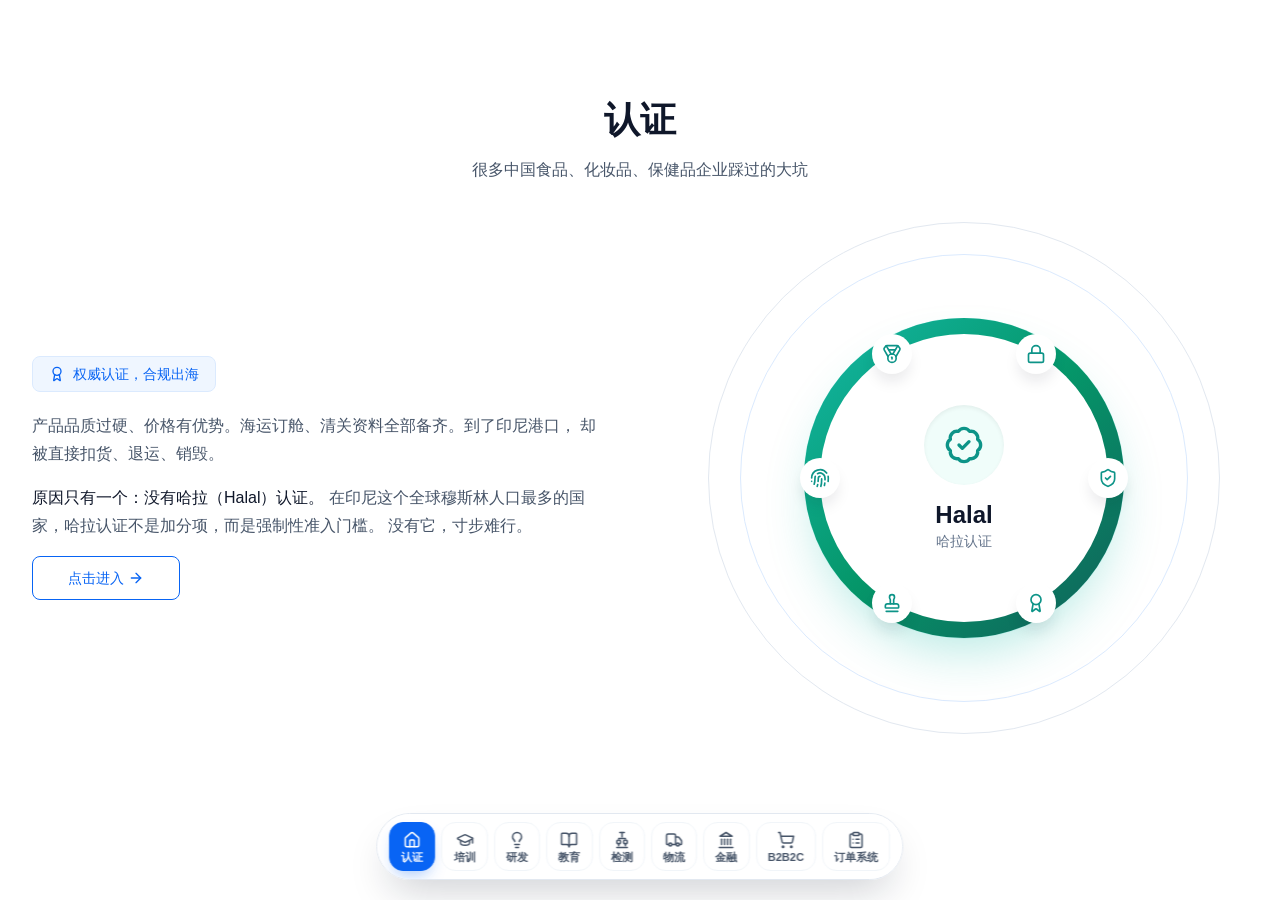
==== index.html @ 05de0dec "feat: 拆分九模块为独立页面，认证为首页，底部悬浮Dock导航" ====
<!DOCTYPE html>
<html lang="zh-CN">
<head>
  <meta charset="UTF-8" />
  <meta name="viewport" content="width=device-width, initial-scale=1.0" />
  <title>EDI 供应链协同平台</title>
  <meta name="description" content="哈拉（Halal）认证：印尼强制准入门槛，权威认证，合规出海" />
  <link rel="stylesheet" href="css/style.css?v=20260826a" />
</head>
<body>

  <!-- ============================================================
       认证（独立模块页）
  ============================================================ -->
    <section class="section section-hero bg-white">
    <div class="container">
      <header class="section-header reveal">
        <h2 class="section-title">认证</h2>
        <p class="section-subtitle">很多中国食品、化妆品、保健品企业踩过的大坑</p>
      </header>

      <div class="hero-grid">
        <!-- 左侧文案 -->
        <div class="hero-text reveal reveal-left">
          <div class="badge-pill">
            <svg class="icon" viewBox="0 0 24 24" fill="none" stroke="currentColor" stroke-width="2" stroke-linecap="round" stroke-linejoin="round" aria-hidden="true">
              <path d="m15.477 12.89 1.515 8.526a.5.5 0 0 1-.81.47l-3.58-2.687a1 1 0 0 0-1.197 0l-3.586 2.686a.5.5 0 0 1-.81-.469l1.514-8.526" />
              <circle cx="12" cy="8" r="6" />
            </svg>
            权威认证，合规出海
          </div>
          <p class="hero-desc">
            产品品质过硬、价格有优势。海运订舱、清关资料全部备齐。到了印尼港口，
            却被直接扣货、退运、销毁。
          </p>
          <p class="hero-desc">
            <strong>原因只有一个：没有哈拉（Halal）认证。</strong>
            在印尼这个全球穆斯林人口最多的国家，哈拉认证不是加分项，而是强制性准入门槛。
            没有它，寸步难行。
          </p>
          <a href="training.html" class="btn-outline">
            点击进入
            <svg class="icon arrow" viewBox="0 0 24 24" fill="none" stroke="currentColor" stroke-width="2" stroke-linecap="round" stroke-linejoin="round" aria-hidden="true">
              <path d="M5 12h14" />
              <path d="m12 5 7 7-7 7" />
            </svg>
          </a>
        </div>

        <!-- 右侧认证视觉 -->
        <div class="hero-visual">
          <div class="cert-visual">
            <!-- 外圈：顺时针慢速旋转 -->
            <div class="ring ring-outer"></div>
            <!-- 内圈：反向慢速旋转 -->
            <div class="ring ring-inner"></div>

            <div class="cert-core">
              <div class="cert-inner-wrap">
              <!-- 扩散光环（2 环慢速扩散） -->
              <div class="ripple-ring"></div>
              <div class="ripple-ring" style="animation-delay: 1.6s"></div>

              <!-- 绿色渐变主圆：极轻微呼吸 -->
              <div class="cert-circle"></div>

              <!-- 中心内容 -->
              <div class="cert-inner">
                <div class="cert-logo">
                  <svg class="icon" viewBox="0 0 24 24" fill="none" stroke="currentColor" stroke-width="2" stroke-linecap="round" stroke-linejoin="round" aria-hidden="true">
                    <path d="M3.85 8.62a4 4 0 0 1 4.78-4.77 4 4 0 0 1 6.74 0 4 4 0 0 1 4.78 4.78 4 4 0 0 1 0 6.74 4 4 0 0 1-4.77 4.78 4 4 0 0 1-6.75 0 4 4 0 0 1-4.78-4.77 4 4 0 0 1 0-6.76Z" />
                    <path d="m9 12 2 2 4-4" />
                  </svg>
                </div>
                <div class="cert-name">Halal</div>
                <div class="cert-sub">哈拉认证</div>
              </div>

              <!-- 6 个卫星圆点：认证图标组合（静止衬托主体） -->
              <div class="satellite" style="left: 95%; top: 50%;">
                <svg class="icon" viewBox="0 0 24 24" fill="none" stroke="currentColor" stroke-width="2" stroke-linecap="round" stroke-linejoin="round" aria-hidden="true">
                  <path d="M20 13c0 5-3.5 7.5-7.66 8.95a1 1 0 0 1-.67-.01C7.5 20.5 4 18 4 13V6a1 1 0 0 1 1-1c2 0 4.5-1.2 6.24-2.72a1.17 1.17 0 0 1 1.52 0C14.51 3.81 17 5 19 5a1 1 0 0 1 1 1z" />
                  <path d="m9 12 2 2 4-4" />
                </svg>
              </div>
              <div class="satellite" style="left: 72.5%; top: 88.97%;">
                <svg class="icon" viewBox="0 0 24 24" fill="none" stroke="currentColor" stroke-width="2" stroke-linecap="round" stroke-linejoin="round" aria-hidden="true">
                  <path d="m15.477 12.89 1.515 8.526a.5.5 0 0 1-.81.47l-3.58-2.687a1 1 0 0 0-1.197 0l-3.586 2.686a.5.5 0 0 1-.81-.469l1.514-8.526" />
                  <circle cx="12" cy="8" r="6" />
                </svg>
              </div>
              <div class="satellite" style="left: 27.5%; top: 88.97%;">
                <svg class="icon" viewBox="0 0 24 24" fill="none" stroke="currentColor" stroke-width="2" stroke-linecap="round" stroke-linejoin="round" aria-hidden="true">
                  <path d="M5 22h14" />
                  <path d="M19.27 13.73A2.5 2.5 0 0 0 17.5 13h-11A2.5 2.5 0 0 0 4 15.5V17a1 1 0 0 0 1 1h14a1 1 0 0 0 1-1v-1.5c0-.66-.26-1.3-.73-1.77Z" />
                  <path d="M14 13V8.5C14 7 15 7 15 5a3 3 0 0 0-3-3c-1.66 0-3 1-3 3s1 2 1 3.5V13" />
                </svg>
              </div>
              <div class="satellite" style="left: 5%; top: 50%;">
                <svg class="icon" viewBox="0 0 24 24" fill="none" stroke="currentColor" stroke-width="2" stroke-linecap="round" stroke-linejoin="round" aria-hidden="true">
                  <path d="M12 10a2 2 0 0 0-2 2c0 1.02-.1 2.51-.26 4" />
                  <path d="M14 13.12c0 2.38 0 6.38-1 8.88" />
                  <path d="M17.29 21.02c.12-.6.43-2.3.5-3.02" />
                  <path d="M2 12a10 10 0 0 1 18-6" />
                  <path d="M2 16h.01" />
                  <path d="M21.8 16c.2-2 .131-5.354 0-6" />
                  <path d="M5 19.5C5.5 18 6 15 6 12a6 6 0 0 1 .34-2" />
                  <path d="M8.65 22c.21-.66.45-1.32.57-2" />
                  <path d="M9 6.8a6 6 0 0 1 9 5.2v2" />
                </svg>
              </div>
              <div class="satellite" style="left: 27.5%; top: 11.03%;">
                <svg class="icon" viewBox="0 0 24 24" fill="none" stroke="currentColor" stroke-width="2" stroke-linecap="round" stroke-linejoin="round" aria-hidden="true">
                  <path d="M7.21 15 2.66 7.14a2 2 0 0 1 .13-2.2L4.4 2.8A2 2 0 0 1 6 2h12a2 2 0 0 1 1.6.8l1.6 2.14a2 2 0 0 1 .14 2.2L16.79 15" />
                  <path d="M11 12 5.12 2.2" />
                  <path d="m13 12 5.88-9.8" />
                  <path d="M8 7h8" />
                  <circle cx="12" cy="17" r="5" />
                  <path d="M12 18v-2h-.5" />
                </svg>
              </div>
              <div class="satellite" style="left: 72.5%; top: 11.03%;">
                <svg class="icon" viewBox="0 0 24 24" fill="none" stroke="currentColor" stroke-width="2" stroke-linecap="round" stroke-linejoin="round" aria-hidden="true">
                  <rect width="18" height="11" x="3" y="11" rx="2" ry="2" />
                  <path d="M7 11V7a5 5 0 0 1 10 0v4" />
                </svg>
              </div>
              </div><!-- /.cert-inner-wrap -->
            </div>
          </div>
        </div>
      </div>
    </div>
  </section>

  <script src="js/main.js?v=20260826a"></script>
</body>
</html>
---- css/style.css ----
/* ============================================================
   EDI 供应链协同平台 — 纯静态版样式表
   对应原 Next.js + Tailwind + framer-motion 的全部视觉效果
   ============================================================ */

/* ---------- 基础 ---------- */
*,
*::before,
*::after {
  margin: 0;
  padding: 0;
  box-sizing: border-box;
}

html {
  scroll-behavior: smooth;
}

body {
  font-family: -apple-system, BlinkMacSystemFont, "Segoe UI", "PingFang SC",
    "Hiragino Sans GB", "Microsoft YaHei", "Helvetica Neue", Arial, sans-serif;
  background: #ffffff;
  color: #0f172a; /* slate-900 */
  line-height: 1.6;
  -webkit-font-smoothing: antialiased;
  -moz-osx-font-smoothing: grayscale;
}

img {
  display: block;
  max-width: 100%;
}

a {
  text-decoration: none;
  color: inherit;
}

button {
  font-family: inherit;
  border: none;
  background: none;
  cursor: pointer;
}

.icon {
  width: 1em;
  height: 1em;
  flex-shrink: 0;
}

/* ---------- 布局 ---------- */
.section {
  padding: 4rem 0; /* py-16 */
  min-height: 0;
  overflow: hidden;
}

.container {
  max-width: 80rem; /* max-w-7xl */
  margin: 0 auto;
  padding: 0 1rem; /* px-4 */
}

.section-header {
  text-align: center;
  margin-bottom: 2.5rem; /* mb-10 */
}

.section-title {
  font-size: 1.875rem; /* text-3xl */
  font-weight: 700;
  color: #0f172a;
  margin-bottom: 1rem;
  line-height: 1.2;
}

.section-subtitle {
  color: #475569; /* slate-600 */
  max-width: 42rem;
  margin: 0 auto;
}

.section-footer {
  text-align: center;
  margin-top: 3rem; /* mt-12 */
}

/* ---------- 通用按钮 ---------- */
.btn-outline {
  display: inline-flex;
  align-items: center;
  justify-content: center;
  gap: 0.25rem;
  width: 148px;
  height: 44px;
  border-radius: 8px;
  border: 1px solid #0864f4;
  color: #0864f4;
  font-size: 0.875rem; /* text-sm */
  font-weight: 500;
  transition: background-color 0.2s, color 0.2s, transform 0.2s;
  vertical-align: middle;
}

.btn-outline .icon {
  width: 1rem;
  height: 1rem;
  transition: transform 0.2s;
}

.btn-outline:hover {
  background-color: #0864f4;
  color: #ffffff;
}

.btn-outline:hover .icon {
  transform: translateX(4px);
}

.mb-8 { margin-bottom: 2rem; }
.mb-10 { margin-bottom: 2.5rem; }

/* ---------- 徽章胶囊 ---------- */
.badge-pill {
  display: inline-flex;
  align-items: center;
  gap: 0.5rem;
  padding: 0.375rem 1rem; /* py-1.5 px-4 */
  margin-bottom: 1.25rem;
  border-radius: 8px;
  background: #eff6ff; /* blue-50 */
  border: 1px solid #dbeafe; /* blue-100 */
  color: #0864f4;
  font-size: 0.875rem;
  font-weight: 500;
}

.badge-pill .icon {
  width: 1rem;
  height: 1rem;
}

.badge-blue {
  padding: 0.5rem 1rem; /* py-2 px-4 */
  border: 1px solid #bfdbfe; /* blue-200 */
  color: #1d4ed8; /* blue-700 */
}

/* ============================================================
   1. Hero / 认证
   ============================================================ */
.section-hero {
  padding-top: 6rem; /* pt-24 */
  padding-bottom: 4rem; /* pb-16 */
}

.hero-grid {
  display: grid;
  grid-template-columns: 1fr;
  gap: 3rem; /* gap-12 */
  align-items: center;
}

.hero-desc {
  color: #475569;
  line-height: 1.75;
  margin-bottom: 1rem;
}

.hero-desc strong {
  color: #0f172a;
  font-weight: 500;
}

/* ---------- 认证视觉 ---------- */
.cert-visual {
  position: relative;
  aspect-ratio: 1 / 1;
  max-width: 32rem; /* max-w-lg */
  margin: 0 auto;
}

.ring {
  position: absolute;
  border-radius: 50%;
  border-style: dashed;
}

.ring-outer {
  inset: 0;
  border: 1px solid #e2e8f0; /* slate-200 */
  animation: spin-cw 36s linear infinite;
}

.ring-inner {
  inset: 2rem; /* inset-8 */
  border: 1px solid #dbeafe; /* blue-100 */
  animation: spin-ccw 26s linear infinite;
}

@keyframes spin-cw {
  to { transform: rotate(360deg); }
}

@keyframes spin-ccw {
  to { transform: rotate(-360deg); }
}

.cert-core {
  position: absolute;
  inset: 0;
  display: flex;
  align-items: center;
  justify-content: center;
}

/* 主圆内层相对容器：w-64 h-64 → sm:w-80 sm:h-80 */
.cert-core .cert-inner-wrap {
  position: relative;
  width: 16rem;  /* w-64 */
  height: 16rem;
}

@media (min-width: 640px) {
  .cert-core .cert-inner-wrap {
    width: 20rem; /* sm:w-80 */
    height: 20rem;
  }
}

/* 扩散光环（首尾透明，循环无跳变） */
@keyframes ripple-ring {
  0% {
    transform: scale(1);
    opacity: 0;
  }
  15% {
    transform: scale(1.22);
    opacity: 0.25;
  }
  75%,
  100% {
    transform: scale(1.22);
    opacity: 0;
  }
}

.ripple-ring {
  position: absolute;
  inset: 0;
  border-radius: 50%;
  background: rgba(45, 212, 191, 0.25); /* teal-400/25 */
  animation: ripple-ring 4.5s ease-out infinite;
  will-change: transform, opacity;
}

/* 绿色渐变主圆：极轻微呼吸 */
.cert-circle {
  position: absolute;
  inset: 0;
  border-radius: 50%;
  background: linear-gradient(135deg, #14b8a6, #059669, #115e59);
  box-shadow: 0 25px 50px -12px rgba(20, 184, 166, 0.3);
  animation: breath 5s ease-in-out infinite;
}

@keyframes breath {
  0%,
  100% {
    transform: scale(1);
  }
  50% {
    transform: scale(1.03);
  }
}

/* 中心白色圆盘 */
.cert-inner {
  position: absolute;
  inset: 1rem; /* inset-4 */
  border-radius: 50%;
  background: #ffffff;
  display: flex;
  flex-direction: column; /* 上下排布：图标在上、文字在下 */
  align-items: center;
  justify-content: center;
  text-align: center;
}

.cert-logo {
  width: 5rem; /* w-20 */
  height: 5rem;
  margin: 0 auto 1rem;
  border-radius: 50%;
  background: #f0fdfa; /* teal-50 */
  display: flex;
  align-items: center;
  justify-content: center;
  box-shadow: inset 0 2px 4px 0 rgba(0, 0, 0, 0.06);
}

.cert-logo .icon {
  width: 2.5rem; /* w-10 */
  height: 2.5rem;
  color: #0d9488; /* teal-600 */
}

.cert-name {
  font-size: 1.5rem; /* text-2xl */
  font-weight: 700;
  color: #0f172a;
  line-height: 1.2;
}

.cert-sub {
  font-size: 0.875rem; /* text-sm */
  color: #64748b; /* slate-500 */
}

/* 卫星圆点 */
.satellite {
  position: absolute;
  width: 2.5rem; /* w-10 */
  height: 2.5rem;
  margin-left: -1.25rem;
  margin-top: -1.25rem;
  border-radius: 50%;
  background: #ffffff;
  box-shadow: 0 10px 15px -3px rgba(15, 23, 42, 0.1);
  display: flex;
  align-items: center;
  justify-content: center;
  opacity: 0; /* 依次入场动画起始隐藏 */
  animation: sat-in 0.6s cubic-bezier(0.22, 1, 0.36, 1) both;
}

/* 认证卫星图标依次进入画面 */
@keyframes sat-in {
  0%   { opacity: 0; transform: scale(0.4) translateY(14px); }
  60%  { opacity: 1; transform: scale(1.1) translateY(-3px); }
  100% { opacity: 1; transform: scale(1) translateY(0); }
}

/* 依次延迟（cert-inner-wrap 子元素第 5~10 个） */
.satellite:nth-child(5)  { animation-delay: 0.15s; }
.satellite:nth-child(6)  { animation-delay: 0.28s; }
.satellite:nth-child(7)  { animation-delay: 0.41s; }
.satellite:nth-child(8)  { animation-delay: 0.54s; }
.satellite:nth-child(9)  { animation-delay: 0.67s; }
.satellite:nth-child(10) { animation-delay: 0.8s; }

.satellite .icon {
  width: 1.25rem; /* w-5 */
  height: 1.25rem;
  color: #0d9488; /* teal-600 */
}

/* ============================================================
   2. 培训 / 4. 教育 / 7. 供应链金融 — 通用卡片
   ============================================================ */
.bg-white { background: #ffffff; }
.bg-slate-50 { background: #f8fafc; }

.card-grid {
  display: grid;
  grid-template-columns: 1fr;
  gap: 1.5rem; /* gap-6 */
}

@media (min-width: 640px) {
  .card-grid {
    grid-template-columns: repeat(2, 1fr); /* sm:grid-cols-2 */
  }
}

@media (min-width: 1024px) {
  .card-grid-3 {
    grid-template-columns: repeat(3, 1fr); /* lg:grid-cols-3 */
  }
  .card-grid-4 {
    grid-template-columns: repeat(4, 1fr); /* lg:grid-cols-4 */
  }
  .card-grid {
    gap: 2rem; /* lg:gap-8 */
  }
}

.card {
  height: 100%;
  border-radius: 8px;
  background: #ffffff;
  border: 1px solid #f1f5f9; /* slate-100 */
  box-shadow: 0 1px 2px 0 rgba(15, 23, 42, 0.05);
  overflow: hidden;
  display: flex;
  flex-direction: column;
}

.card-hover {
  transition: box-shadow 0.3s, transform 0.3s;
}

/* 特异性需高于 .stagger.in-view > * 的 transform:none，否则 hover 上移会被覆盖 */
.card-grid .card-hover:hover {
  box-shadow: 0 20px 25px -5px rgba(15, 23, 42, 0.1);
  transform: translateY(-8px);
}

.card-hover-soft {
  transition: box-shadow 0.3s, transform 0.3s;
}

.card-hover-soft:hover {
  box-shadow: 0 20px 25px -5px rgba(15, 23, 42, 0.1);
  transform: translateY(-6px);
}

/* 供应链金融卡片 hover 标题变蓝 */
.card-hover-soft h3 {
  transition: color 0.3s ease;
}

.card-hover-soft:hover h3 {
  color: #2563eb; /* blue-600 */
}

/* 教育 / 供应链金融：卡片 hover 上移动效（在 card-hover 基础上加强） */
.card-grid-3 .card:hover {
  box-shadow: 0 24px 32px -8px rgba(15, 23, 42, 0.14);
  transform: translateY(-12px);
}

.card-img {
  position: relative;
  height: 190px;
  overflow: hidden;
  background: #f1f5f9;
}

.card-img-lg {
  height: 220px;
}

@media (min-width: 640px) {
  .card-img-lg {
    height: 240px;
  }
}

.card-img-16-9 {
  aspect-ratio: 16 / 9;
  height: auto;
}

.card-img img {
  width: 100%;
  height: 100%;
  object-fit: cover;
  transition: transform 0.5s;
}

.card:hover .card-img img {
  transform: scale(1.05);
}

.card-img-overlay {
  position: absolute;
  inset: 0;
  background: linear-gradient(to top, rgba(0, 0, 0, 0.3), transparent);
  opacity: 0;
  transition: opacity 0.3s;
}

.card:hover .card-img-overlay {
  opacity: 1;
}

.card-body {
  padding: 1.5rem; /* p-6 */
  flex: 1;
}

.card-body h3 {
  font-size: 1.125rem; /* text-lg */
  font-weight: 600;
  color: #0f172a;
  margin-bottom: 0.75rem;
  line-height: 1.4;
}

.card-body p {
  font-size: 0.875rem; /* text-sm */
  color: #475569;
  line-height: 1.75;
}

.card-title-line {
  display: flex;
  align-items: baseline;
  gap: 0.5rem;
  margin-bottom: 0.75rem;
}

.card-title-line h3 {
  margin-bottom: 0;
}

.card-en {
  font-size: 0.875rem;
  font-weight: 600;
  color: #2563eb; /* blue-600 */
}

/* 供应链金融文章卡片 */
.card-article h3 {
  font-weight: 700;
  margin-bottom: 0.75rem;
}

.card-article p {
  color: #64748b; /* slate-500 */
}

/* 文本截断 */
.line-clamp-1 {
  display: -webkit-box;
  -webkit-line-clamp: 1;
  -webkit-box-orient: vertical;
  overflow: hidden;
}

.line-clamp-3 {
  display: -webkit-box;
  -webkit-line-clamp: 3;
  -webkit-box-orient: vertical;
  overflow: hidden;
}

/* ============================================================
   3. 研发 — 左右分栏 + 统计
   ============================================================ */
.split-grid {
  display: grid;
  grid-template-columns: 1fr;
  gap: 3rem; /* gap-12 */
  align-items: center;
}

.split-top {
  align-items: flex-start; /* items-start */
}

@media (min-width: 1024px) {
  .split-grid {
    grid-template-columns: 1fr 1fr; /* lg:grid-cols-2 */
    gap: 4rem; /* lg:gap-16 */
  }
}

.split-text {
  max-width: 36rem; /* max-w-xl */
}

.media-frame {
  position: relative;
  aspect-ratio: 16 / 10;
  border-radius: 8px;
  overflow: hidden;
  box-shadow: 0 25px 50px -12px rgba(15, 23, 42, 0.1);
  background: #0f172a;
  transition: transform 0.3s;
}

.media-frame:hover {
  transform: scale(1.02);
}

.media-frame img {
  width: 100%;
  height: 100%;
  object-fit: cover;
}

.media-overlay {
  position: absolute;
  inset: 0;
  background: linear-gradient(to top right, rgba(15, 23, 42, 0.4), transparent, transparent);
}

/* 统计（研发：3 列） */
.stats-row-3 {
  display: grid;
  grid-template-columns: repeat(3, 1fr);
  gap: 1.5rem;
  border-top: 1px solid #f1f5f9;
  padding-top: 2rem;
}

.stat-value {
  font-size: 1.875rem; /* text-3xl */
  font-weight: 700;
  color: #0f172a;
  margin-bottom: 0.25rem;
  line-height: 1.2;
}

.stat-label {
  font-size: 0.875rem;
  color: #64748b;
}

/* ============================================================
   5. 检测 — 左中右错落图片 + 4 列统计
   ============================================================ */
.title-line {
  display: flex;
  align-items: center;
  gap: 0.75rem;
  margin-bottom: 1.5rem;
}

.title-bar {
  width: 0.25rem; /* w-1 */
  height: 1.25rem; /* h-5 */
  border-radius: 9999px;
  background: #2563eb; /* blue-600 */
}

.title-line h3 {
  font-size: 1.125rem;
  font-weight: 700;
  color: #0f172a;
}

.testing-imgs {
  position: relative;
  width: 100%;
  min-height: 330px;
  display: flex;
  align-items: flex-end;
  justify-content: center;
  gap: 0.5rem;
}

.t-img {
  width: 32%;
  object-fit: cover;
  border-radius: 0.5rem;
  transition: transform 0.3s;
}

.t-img:hover {
  transform: scale(1.02);
}

.t-img-left {
  height: 170px;
}

.t-img-center {
  height: 300px;
}

.t-img-right {
  height: 220px;
  margin-bottom: 50px;
}

/* 统计（检测：4 列） */
.stats-row-4 {
  display: grid;
  grid-template-columns: repeat(2, 1fr);
  padding: 2rem 0;
  margin-top: 2rem; /* 四组数据整体下移 32px */
}

@media (min-width: 1024px) {
  .stats-row-4 {
    grid-template-columns: repeat(4, 1fr);
  }
}

.stats-row-4 .stat {
  text-align: center;
}

.stats-row-4 .stat + .stat {
  border-left: none;
}

@media (min-width: 1024px) {
  .stats-row-4 .stat + .stat {
    border-left: 1px solid #e2e8f0; /* slate-200 */
  }
}

.stat-value-lg {
  font-size: 2.25rem; /* text-4xl */
  font-weight: 700;
  color: #0f172a;
  margin-bottom: 0.5rem;
  line-height: 1.2;
}

/* ============================================================
   6. 物流 — 文案 + 航线地图
   ============================================================ */
.section-logistics {
  padding-top: 3.5rem;
  padding-bottom: 2.5rem;
}

/* 物流板块标题上移 24px */
.section-logistics .section-header {
  margin-top: -1.5rem;
}

@media (min-width: 1024px) {
  .section-logistics {
    padding-top: 4rem;
    padding-bottom: 3.5rem;
  }
}

.logistics-grid {
  display: grid;
  grid-template-columns: 1fr;
  gap: 3rem;
  align-items: center;
}

@media (min-width: 1024px) {
  .logistics-grid {
    grid-template-columns: 2fr 3fr; /* 2/5 与 3/5 */
    gap: 4rem;
  }
}

.logistics-lead {
  font-size: 1.125rem; /* text-lg */
  font-weight: 700;
  color: #0f172a;
  line-height: 1.75;
  margin-bottom: 1rem;
}

.btn-logistics {
  display: inline-flex;
  align-items: center;
  justify-content: center;
  gap: 0.25rem;
  width: 148px;
  height: 44px;
  border-radius: 8px;
  border: 1px solid #0864f4;
  color: #0864f4;
  font-size: 0.875rem;
  font-weight: 500;
  transition: background-color 0.2s, color 0.2s, transform 0.2s;
}

.btn-logistics:hover {
  background-color: #0864f4;
  color: #ffffff;
}

.btn-logistics.active {
  background: #0864f4;
  border-color: #0864f4;
  color: #ffffff;
}

/* 物流统计 2×2 */
.logistics-stats {
  display: grid;
  grid-template-columns: repeat(2, 1fr);
  gap: 1.5rem 2rem; /* gap-x-8 gap-y-6 */
  margin-top: 2.5rem;
}

.log-stat {
  display: flex;
  flex-direction: column;
  gap: 0.25rem;
}

.log-stat-label {
  font-size: 0.875rem;
  color: #64748b;
}

.log-stat-value {
  font-size: 1.5rem;
  font-weight: 700;
  color: #0f172a;
  font-variant-numeric: tabular-nums;
  line-height: 1.2;
}

@media (min-width: 640px) {
  .log-stat-value {
    font-size: 1.875rem;
  }
}

/* 航线地图 */
.map-wrap {
  width: 100%;
  height: auto;
}

.map-wrap svg {
  display: block;
  width: 100%;
  height: auto;
}

/* ============================================================
   8. 线上 B2B2C — 徽章角标卡片
   ============================================================ */
.card-b2b2c {
  position: relative;
  height: 100%;
  display: flex;
  flex-direction: column;
  align-items: center;
  text-align: center;
  border-radius: 8px;
  background: #ffffff;
  border: 1px solid #f1f5f9;
  padding: 2rem; /* p-8 */
  box-shadow: 0 1px 2px 0 rgba(15, 23, 42, 0.05);
  transition: box-shadow 0.3s, transform 0.3s;
}

/* 卡片触发（hover）时整体上移 —— 特异性高于 .stagger.in-view > * 防止被覆盖 */
.card-grid .card-b2b2c:hover {
  box-shadow: 0 24px 32px -8px rgba(15, 23, 42, 0.14);
  transform: translateY(-12px);
}

.b2b2c-badge {
  position: absolute;
  top: 0;
  right: 0;
  padding: 0.25rem 0.625rem; /* px-2.5 py-1 */
  background: #2563eb; /* blue-600 */
  color: #ffffff;
  font-size: 0.75rem; /* text-xs */
  font-weight: 500;
  border-radius: 0 8px 0 8px;
}

.b2b2c-logo {
  height: 3rem; /* h-12 */
  display: flex;
  align-items: center;
  justify-content: center;
  margin-bottom: 1.25rem;
  transition: transform 0.3s ease;
}

/* 卡片触发（hover）时 logo 上移 */
.card-b2b2c:hover .b2b2c-logo {
  transform: translateY(-8px);
}

.b2b2c-logo img {
  height: 2.5rem; /* h-10 */
  width: auto;
  object-fit: contain;
}

.card-b2b2c h3 {
  font-size: 1.125rem;
  font-weight: 700;
  color: #0f172a;
  margin-bottom: 0.75rem;
}

.card-b2b2c p {
  flex: 1;
  font-size: 0.875rem;
  color: #64748b;
  line-height: 1.75;
}

/* ============================================================
   9. 订单系统 — Tab + AI 洞察
   ============================================================ */
.order-grid {
  display: grid;
  grid-template-columns: 1fr;
  gap: 1.5rem;
}

@media (min-width: 1024px) {
  .order-grid {
    grid-template-columns: 2fr 10fr; /* col-span-2 / col-span-10 */
    gap: 2rem;
  }
}

.order-tabs {
  display: flex;
  flex-direction: row;
  gap: 0.75rem;
}

@media (min-width: 1024px) {
  .order-tabs {
    flex-direction: column;
  }
}

.tab-btn {
  width: 100%;
  padding: 0.875rem 1rem; /* py-3.5 px-4 */
  border-radius: 8px;
  text-align: center;
  font-size: 0.875rem;
  font-weight: 500;
  transition: background-color 0.2s, color 0.2s;
}

.tab-btn:not(.active) {
  background: #f1f5f9; /* slate-100 */
  color: #334155; /* slate-700 */
}

.tab-btn:not(.active):hover {
  background: #e2e8f0; /* slate-200 */
}

.tab-btn.active {
  background: #2563eb; /* blue-600 */
  color: #ffffff;
  box-shadow: 0 4px 6px -1px rgba(37, 99, 235, 0.3);
}

.order-card {
  border-radius: 8px;
  background: #f8fafc; /* slate-50 */
  border: 1px solid #f1f5f9;
  padding: 1.5rem;
}

@media (min-width: 640px) {
  .order-card {
    padding: 2rem;
  }
}

@media (min-width: 1024px) {
  .order-card {
    padding: 2.5rem;
  }
}

.order-inner {
  display: grid;
  grid-template-columns: 1fr;
  gap: 1.5rem;
  align-items: center;
}

@media (min-width: 1024px) {
  .order-inner {
    grid-template-columns: 1fr 1fr;
    gap: 2rem;
  }
}

.order-content h3 {
  font-size: 18px;
  font-weight: 700;
  color: #0f172a;
  margin-bottom: 1.5rem;
  padding-left: 20px;
}

.order-features {
  padding-left: 20px;
  display: flex;
  flex-direction: column;
  gap: 1.25rem; /* space-y-5 */
}

.order-feature {
  display: flex;
  align-items: center;
  gap: 0.75rem;
}

.order-feature img {
  width: 1.5rem;
  height: 1.5rem;
  flex-shrink: 0;
}

.order-feature span {
  color: #334155;
  font-weight: 500;
}

/* ---- Tab 切换内容进入动效 ---- */
/* 优势点：依次淡入上浮 */
.feature-anim {
  opacity: 0;
  transform: translateY(10px);
  transition: opacity 0.4s ease, transform 0.4s ease;
}
.feature-anim.show {
  opacity: 1;
  transform: translateY(0);
}

/* 标题：左滑淡入 */
#orderTitle.tab-enter {
  animation: order-title-enter 0.4s ease;
}
@keyframes order-title-enter {
  from {
    opacity: 0;
    transform: translateX(-10px);
  }
  to {
    opacity: 1;
    transform: translateX(0);
  }
}

/* AI 洞察面板：上浮淡入 */
.ai-panel.tab-enter {
  animation: order-ai-enter 0.45s ease;
}
@keyframes order-ai-enter {
  from {
    opacity: 0;
    transform: translateY(10px);
  }
  to {
    opacity: 1;
    transform: translateY(0);
  }
}

.order-btn-wrap {
  padding-left: 20px;
  margin-top: 2rem;
}

/* 示意图 + AI 洞察面板 */
.order-demo {
  position: relative;
  border-radius: 8px;
  overflow: hidden;
  background: #ffffff;
  border: 1px solid #f1f5f9;
  box-shadow: 0 1px 2px 0 rgba(15, 23, 42, 0.05);
}

.order-demo-img {
  width: 100%;
  height: auto;
  object-fit: contain;
}

.ai-panel {
  position: absolute;
  left: 1rem;
  right: 1rem;
  bottom: 1rem;
  border-radius: 8px;
  background: rgba(255, 255, 255, 0.95);
  backdrop-filter: blur(8px);
  -webkit-backdrop-filter: blur(8px);
  border: 1px solid #dbeafe; /* blue-100 */
  box-shadow: 0 10px 15px -3px rgba(59, 130, 246, 0.15);
  padding: 1rem;
}

.ai-header {
  display: flex;
  align-items: center;
  gap: 0.5rem;
  margin-bottom: 0.5rem;
}

.ai-icon {
  width: 1.75rem;
  height: 1.75rem;
  border-radius: 50%;
  background: linear-gradient(135deg, #3b82f6, #22d3ee);
  display: flex;
  align-items: center;
  justify-content: center;
  box-shadow: 0 1px 2px 0 rgba(15, 23, 42, 0.1);
}

.ai-icon .icon {
  width: 1rem;
  height: 1rem;
  color: #ffffff;
}

.ai-title {
  font-size: 0.875rem;
  font-weight: 700;
  color: #1e293b; /* slate-800 */
}

.ai-live {
  margin-left: auto;
  display: flex;
  align-items: center;
  gap: 0.25rem;
  font-size: 11px;
  color: #3b82f6;
}

.ai-dot {
  width: 0.375rem;
  height: 0.375rem;
  border-radius: 50%;
  background: #4ade80; /* green-400 */
  animation: pulse-dot 1.5s ease-in-out infinite;
}

@keyframes pulse-dot {
  0%,
  100% {
    opacity: 1;
  }
  50% {
    opacity: 0.4;
  }
}

.ai-text {
  font-size: 13px;
  line-height: 1.7;
  color: #475569;
  min-height: 42px;
}

.ai-caret {
  display: inline-block;
  width: 2px;
  height: 1em;
  background: #3b82f6;
  margin-left: 2px;
  vertical-align: middle;
  animation: pulse-dot 1s ease-in-out infinite;
}

/* ============================================================
   滚动入场动画（替代 framer-motion AnimatedSection）
   ============================================================ */
.reveal {
  opacity: 0;
  transform: translateY(40px);
  transition: opacity 0.7s ease, transform 0.7s cubic-bezier(0.25, 0.25, 0, 1);
  will-change: opacity, transform;
}

.reveal.reveal-left {
  transform: translateX(-40px);
}

.reveal.reveal-right {
  transform: translateX(40px);
}

.reveal.in-view {
  opacity: 1;
  transform: none;
}

/* 交错入场（替代 StaggerContainer/StaggerItem） */
.stagger > * {
  opacity: 0;
  transform: translateY(30px);
  transition: opacity 0.6s ease, transform 0.6s cubic-bezier(0.25, 0.25, 0, 1);
  will-change: opacity, transform;
}

.stagger.in-view > * {
  opacity: 1;
  transform: none;
}

.stagger.in-view > *:nth-child(1) { transition-delay: 0s; }
.stagger.in-view > *:nth-child(2) { transition-delay: 0.1s; }
.stagger.in-view > *:nth-child(3) { transition-delay: 0.2s; }
.stagger.in-view > *:nth-child(4) { transition-delay: 0.3s; }
.stagger.in-view > *:nth-child(5) { transition-delay: 0.4s; }
.stagger.in-view > *:nth-child(6) { transition-delay: 0.5s; }

/* ---------- 响应式 ---------- */
@media (min-width: 640px) {
  .container {
    padding: 0 1.5rem; /* sm:px-6 */
  }

  .section-title {
    font-size: 2.25rem; /* sm:text-4xl */
  }

  .hero-grid {
    gap: 4rem; /* lg:gap-20 的降级 */
  }
}

@media (min-width: 1024px) {
  .container {
    padding: 0 2rem; /* lg:px-8 */
  }

  .section {
    padding: 5rem 0; /* lg:py-20 */
    min-height: 800px;
    display: flex;
    flex-direction: column;
    justify-content: center;
  }

  .section-hero {
    padding-top: 6rem;
    padding-bottom: 4rem;
  }

  .hero-grid {
    grid-template-columns: 1fr 1fr;
    gap: 5rem; /* lg:gap-20 */
  }
}

/* 动画降级：偏好减少动效的用户 */
@media (prefers-reduced-motion: reduce) {
  .reveal,
  .stagger > * {
    opacity: 1;
    transform: none;
    transition: none;
  }

  .ring-outer,
  .ring-inner,
  .cert-circle,
  .ripple-ring {
    animation: none;
  }
}

/* ============================================================
   平台总览 · 产业链光轨（模块入口，方案 A）
   ============================================================ */
.section-rail {
  min-height: 0;
  padding-top: 1.5rem;
}

body {
  padding-bottom: 96px; /* 给底部悬浮 Dock 留出空间 */
}

.rail-wrap {
  position: relative;
  overflow-x: auto;
  overflow-y: hidden;
  padding: 8.5rem 0 1.5rem; /* 上方留出简介卡弹出空间 */
  scrollbar-width: none;
  -ms-overflow-style: none;
  cursor: grab;
}

.rail-wrap::-webkit-scrollbar {
  display: none;
}

.rail-wrap.dragging {
  cursor: grabbing;
}

.rail-wrap.dragging .rail-node {
  pointer-events: none; /* 拖拽中不触发 hover */
}

.rail-track {
  position: relative;
  display: flex;
  align-items: flex-start;
  width: max-content;
  padding: 0 3rem;
  margin: 0 auto;
}

/* 贯穿线：底层灰线 + 上层流光 */
.rail-line {
  position: absolute;
  left: 3rem;
  right: 3rem;
  top: 28px;
  height: 2px;
  background: #e2e8f0;
  border-radius: 2px;
  overflow: hidden;
}

.rail-glow {
  position: absolute;
  top: 0;
  left: -140px;
  width: 140px;
  height: 2px;
  background: linear-gradient(90deg, transparent, #0864f4, #14b8a6, transparent);
  animation: rail-flow 4.2s linear infinite;
  will-change: left;
}

.rail-glow-2 {
  background: linear-gradient(90deg, transparent, #14b8a6, #0864f4, transparent);
  animation-delay: 2.1s;
}

@keyframes rail-flow {
  0% {
    left: -140px;
  }
  100% {
    left: 100%;
  }
}

.rail-node {
  position: relative;
  width: 132px;
  display: flex;
  flex-direction: column;
  align-items: center;
  text-align: center;
  flex-shrink: 0;
  user-select: none;
  -webkit-user-drag: none;
}

.rail-dot {
  position: relative;
  width: 56px;
  height: 56px;
  border-radius: 50%;
  background: #ffffff;
  border: 2px solid #dbeafe; /* blue-100 */
  display: flex;
  align-items: center;
  justify-content: center;
  color: #0864f4;
  box-shadow: 0 4px 10px -2px rgba(15, 23, 42, 0.08);
  transition: transform 0.3s cubic-bezier(0.22, 1, 0.36, 1), box-shadow 0.3s,
    border-color 0.3s, background 0.3s, color 0.3s;
  z-index: 1;
}

.rail-dot .icon {
  width: 1.5rem;
  height: 1.5rem;
}

/* 认证节点：teal 渐变主色（与 Hero 视觉呼应） */
.rail-dot-teal {
  background: linear-gradient(135deg, #14b8a6, #059669);
  border-color: transparent;
  color: #ffffff;
  box-shadow: 0 10px 20px -6px rgba(20, 184, 166, 0.45);
}

.rail-name {
  margin-top: 0.75rem;
  font-size: 0.875rem;
  font-weight: 600;
  color: #0f172a;
}

.rail-en {
  font-size: 0.6875rem;
  color: #94a3b8; /* slate-400 */
  letter-spacing: 0.06em;
  text-transform: uppercase;
  margin-top: 2px;
}

/* hover 弹出简介卡 */
.rail-pop {
  position: absolute;
  bottom: calc(100% + 14px);
  left: 50%;
  transform: translateX(-50%) translateY(6px) scale(0.94);
  width: 196px;
  background: #ffffff;
  border: 1px solid #f1f5f9;
  border-radius: 8px;
  box-shadow: 0 20px 25px -5px rgba(15, 23, 42, 0.12);
  padding: 0.875rem 1rem;
  opacity: 0;
  pointer-events: none;
  transition: opacity 0.25s ease, transform 0.25s cubic-bezier(0.22, 1, 0.36, 1);
  z-index: 5;
  text-align: left;
}

.rail-pop strong {
  display: block;
  font-size: 0.875rem;
  color: #0f172a;
  margin-bottom: 2px;
}

.rail-pop > span {
  display: block;
  font-size: 0.75rem;
  color: #64748b;
  line-height: 1.5;
}

.rail-pop .pop-arrow {
  display: inline-flex;
  align-items: center;
  gap: 0.25rem;
  margin-top: 0.5rem;
  font-size: 0.75rem;
  font-weight: 500;
  color: #0864f4;
}

.rail-pop .pop-arrow .icon {
  width: 0.875rem;
  height: 0.875rem;
  transition: transform 0.2s;
}

.rail-node:hover .rail-pop {
  opacity: 1;
  transform: translateX(-50%) translateY(0) scale(1);
}

.rail-node:hover .rail-pop .pop-arrow .icon {
  transform: translateX(3px);
}

.rail-node:hover .rail-dot {
  transform: translateY(-6px) scale(1.12);
  border-color: #0864f4;
  box-shadow: 0 16px 24px -8px rgba(8, 100, 244, 0.35);
}

.rail-node:hover .rail-dot-teal {
  border-color: transparent;
  box-shadow: 0 16px 26px -8px rgba(20, 184, 166, 0.55);
}

.rail-node:hover .rail-name {
  color: #0864f4;
}

.rail-hint {
  text-align: center;
  font-size: 0.75rem;
  color: #94a3b8;
  display: flex;
  align-items: center;
  justify-content: center;
  gap: 0.4rem;
  margin-top: 1rem;
}

.rail-hint .icon {
  width: 0.875rem;
  height: 0.875rem;
}

/* ============================================================
   悬浮 Dock 胶囊（模块快速导航，方案 C，JS 自动生成）
   ============================================================ */
.dock {
  position: fixed;
  left: 50%;
  bottom: 1.25rem;
  transform: translateX(-50%);
  display: flex;
  align-items: center;
  gap: 0.375rem;
  padding: 0.5rem 0.75rem;
  background: rgba(255, 255, 255, 0.82);
  backdrop-filter: blur(14px);
  -webkit-backdrop-filter: blur(14px);
  border: 1px solid #e2e8f0;
  border-radius: 999px;
  box-shadow: 0 20px 40px -12px rgba(15, 23, 42, 0.22);
  z-index: 100;
  max-width: calc(100vw - 2rem);
  overflow-x: auto;
  scrollbar-width: none;
  -ms-overflow-style: none;
}

.dock::-webkit-scrollbar {
  display: none;
}

.dock-label {
  font-size: 0.75rem;
  font-weight: 700;
  color: #0864f4;
  padding: 0 0.5rem 0 0.75rem;
  white-space: nowrap;
  display: flex;
  align-items: center;
  gap: 0.3rem;
}

.dock-label .icon {
  width: 0.875rem;
  height: 0.875rem;
}

.dock-sep {
  width: 1px;
  height: 22px;
  background: #e2e8f0;
  margin: 0 0.25rem;
  flex-shrink: 0;
}

.dock-item {
  position: relative;
  flex-shrink: 0;
}

.dock-btn {
  display: flex;
  flex-direction: column;
  align-items: center;
  gap: 0.2rem;
  padding: 0.45rem 0.7rem;
  border-radius: 14px;
  background: #ffffff;
  border: 1px solid #f1f5f9;
  color: #475569;
  transition: transform 0.25s cubic-bezier(0.22, 1, 0.36, 1), background 0.25s,
    color 0.25s, box-shadow 0.25s, border-color 0.25s;
}

.dock-btn .icon {
  width: 1.125rem;
  height: 1.125rem;
}

/* 图标下方的常显文字标签 */
.dock-name {
  font-size: 0.6875rem;
  font-weight: 600;
  line-height: 1;
  white-space: nowrap;
}

/* 悬停：蓝色描边 + 蓝字 + 上移 */
.dock-item:hover .dock-btn {
  transform: translateY(-6px);
  background: #ffffff;
  border-color: #0864f4;
  color: #0864f4;
  box-shadow: 0 12px 22px -10px rgba(8, 100, 244, 0.45);
}

.dock-item.is-teal:hover .dock-btn {
  border-color: #0d9488;
  color: #0d9488;
  box-shadow: 0 12px 22px -10px rgba(13, 148, 136, 0.45);
}

/* 当前所在模块：常亮高亮 */
.dock-btn.is-active {
  background: #0864f4;
  border-color: #0864f4;
  color: #ffffff;
  box-shadow: 0 8px 16px -6px rgba(8, 100, 244, 0.4);
}

.dock-item.is-teal .dock-btn.is-active {
  background: #0d9488;
  border-color: #0d9488;
  box-shadow: 0 8px 16px -6px rgba(13, 148, 136, 0.4);
}

.dock-item:hover .dock-btn.is-active {
  transform: translateY(-6px);
}

/* 悬停提示：显示图标完整名称 */
.dock-tip {
  position: absolute;
  bottom: calc(100% + 10px);
  left: 50%;
  transform: translateX(-50%) translateY(4px);
  white-space: nowrap;
  background: #0f172a;
  color: #ffffff;
  font-size: 0.75rem;
  font-weight: 500;
  padding: 0.3rem 0.7rem;
  border-radius: 6px;
  opacity: 0;
  pointer-events: none;
  transition: opacity 0.2s ease, transform 0.2s cubic-bezier(0.22, 1, 0.36, 1);
}

.dock-tip::after {
  content: "";
  position: absolute;
  top: 100%;
  left: 50%;
  transform: translateX(-50%);
  border: 4px solid transparent;
  border-top-color: #0f172a;
}

.dock-item:hover .dock-tip {
  opacity: 1;
  transform: translateX(-50%) translateY(0);
}

@media (max-width: 640px) {
  .dock-label {
    display: none; /* 小屏隐藏品牌位，保证按钮可滚动 */
  }

  .dock {
    padding: 0.375rem 0.5rem;
  }

  body {
    padding-bottom: 84px;
  }
}

/* ============================================================
   模块页：左上角返回首页浮动按钮
   ============================================================ */
.back-home {
  position: fixed;
  top: 1.25rem;
  left: 1.25rem;
  z-index: 100;
  width: 44px;
  height: 44px;
  border-radius: 50%;
  background: rgba(255, 255, 255, 0.85);
  backdrop-filter: blur(12px);
  -webkit-backdrop-filter: blur(12px);
  border: 1px solid #e2e8f0;
  color: #475569;
  display: flex;
  align-items: center;
  justify-content: center;
  box-shadow: 0 8px 20px -8px rgba(15, 23, 42, 0.25);
  transition: transform 0.25s cubic-bezier(0.22, 1, 0.36, 1), background 0.25s,
    color 0.25s, border-color 0.25s, box-shadow 0.25s;
}

.back-home .icon {
  width: 1.125rem;
  height: 1.125rem;
}

.back-home:hover {
  background: #0864f4;
  border-color: #0864f4;
  color: #ffffff;
  transform: translateX(-3px);
  box-shadow: 0 12px 24px -8px rgba(8, 100, 244, 0.5);
}

.back-home-tip {
  position: absolute;
  top: calc(100% + 10px);
  left: 50%;
  transform: translateX(-50%) translateY(4px);
  white-space: nowrap;
  background: #0f172a;
  color: #ffffff;
  font-size: 0.75rem;
  font-weight: 500;
  padding: 0.3rem 0.7rem;
  border-radius: 6px;
  opacity: 0;
  pointer-events: none;
  transition: opacity 0.2s ease, transform 0.2s cubic-bezier(0.22, 1, 0.36, 1);
}

.back-home:hover .back-home-tip {
  opacity: 1;
  transform: translateX(-50%) translateY(0);
}

/* ---------- 新增动效的降级 ---------- */
@media (prefers-reduced-motion: reduce) {
  .rail-glow {
    animation: none;
    opacity: 0.5;
  }
}


/* 灰色背景铺满整个页面 */
body:has(.bg-slate-50) { background-color: #f8fafc; }
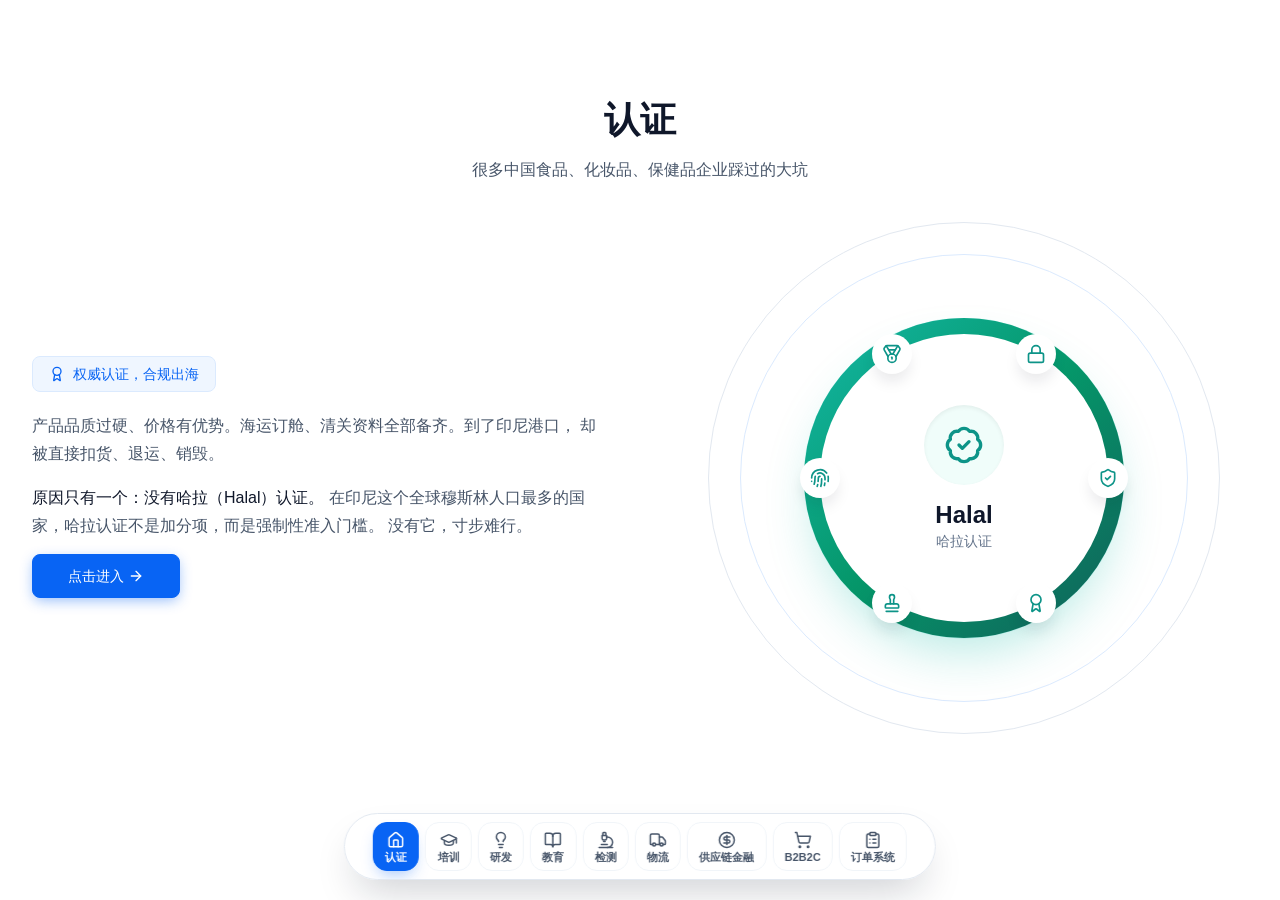
==== commit ca1140f8: "优化Dock图标、按钮样式、页面布局调整" ====
--- a/index.html
+++ b/index.html
@@ -38,7 +38,7 @@
             在印尼这个全球穆斯林人口最多的国家，哈拉认证不是加分项，而是强制性准入门槛。
             没有它，寸步难行。
           </p>
-          <a href="training.html" class="btn-outline">
+          <a href="#" class="btn-outline">
             点击进入
             <svg class="icon arrow" viewBox="0 0 24 24" fill="none" stroke="currentColor" stroke-width="2" stroke-linecap="round" stroke-linejoin="round" aria-hidden="true">
               <path d="M5 12h14" />
--- a/css/style.css
+++ b/css/style.css
@@ -95,11 +95,14 @@
   width: 148px;
   height: 44px;
   border-radius: 8px;
+  background-color: #0864f4;
   border: 1px solid #0864f4;
-  color: #0864f4;
+  color: #ffffff;
   font-size: 0.875rem; /* text-sm */
   font-weight: 500;
-  transition: background-color 0.2s, color 0.2s, transform 0.2s;
+  box-shadow: 0 4px 14px -2px rgba(8, 100, 244, 0.45);
+  transform: translateY(-2px);
+  transition: all 0.25s cubic-bezier(0.22, 1, 0.36, 1);
   vertical-align: middle;
 }
 
@@ -110,8 +113,11 @@
 }
 
 .btn-outline:hover {
-  background-color: #0864f4;
+  background-color: #0652c4;
+  border-color: #0652c4;
   color: #ffffff;
+  transform: translateY(-4px);
+  box-shadow: 0 8px 24px -4px rgba(8, 100, 244, 0.55);
 }
 
 .btn-outline:hover .icon {
@@ -753,16 +759,22 @@
   width: 148px;
   height: 44px;
   border-radius: 8px;
+  background-color: #0864f4;
   border: 1px solid #0864f4;
-  color: #0864f4;
+  color: #ffffff;
   font-size: 0.875rem;
   font-weight: 500;
-  transition: background-color 0.2s, color 0.2s, transform 0.2s;
+  box-shadow: 0 4px 14px -2px rgba(8, 100, 244, 0.45);
+  transform: translateY(-2px);
+  transition: all 0.25s cubic-bezier(0.22, 1, 0.36, 1);
 }
 
 .btn-logistics:hover {
-  background-color: #0864f4;
+  background-color: #0652c4;
+  border-color: #0652c4;
   color: #ffffff;
+  transform: translateY(-4px);
+  box-shadow: 0 8px 24px -4px rgba(8, 100, 244, 0.55);
 }
 
 .btn-logistics.active {
@@ -1491,7 +1503,7 @@
   display: flex;
   align-items: center;
   gap: 0.375rem;
-  padding: 0.5rem 0.75rem;
+  padding: 0.5rem 1.75rem;
   background: rgba(255, 255, 255, 0.82);
   backdrop-filter: blur(14px);
   -webkit-backdrop-filter: blur(14px);
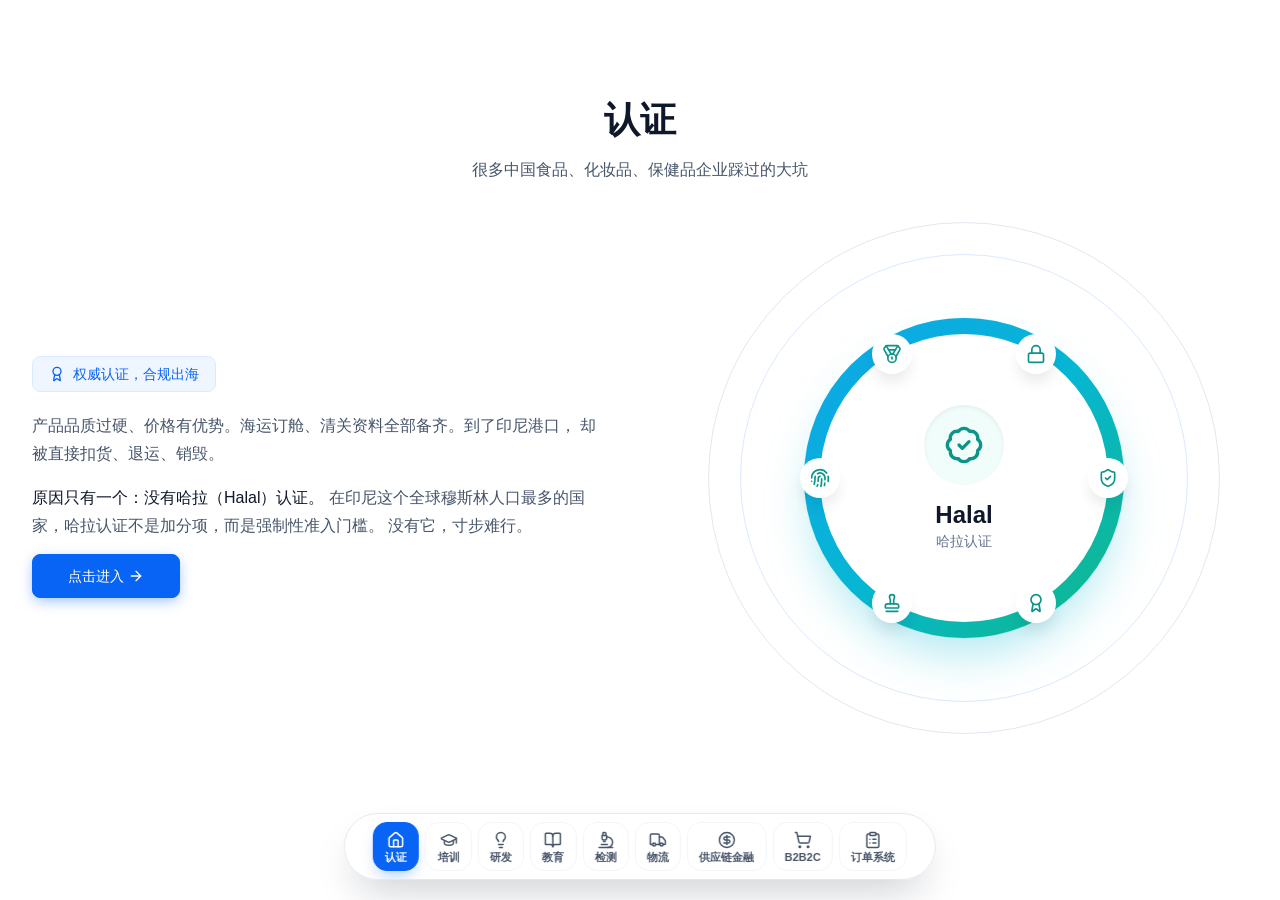
==== commit 683f1c1b: "首页: 认证主圆改为蓝绿渐变" ====
--- a/index.html
+++ b/index.html
@@ -5,7 +5,7 @@
   <meta name="viewport" content="width=device-width, initial-scale=1.0" />
   <title>EDI 供应链协同平台</title>
   <meta name="description" content="哈拉（Halal）认证：印尼强制准入门槛，权威认证，合规出海" />
-  <link rel="stylesheet" href="css/style.css?v=20260826a" />
+  <link rel="stylesheet" href="css/style.css?v=20260827c" />
 </head>
 <body>
 
--- a/css/style.css
+++ b/css/style.css
@@ -261,13 +261,13 @@
   will-change: transform, opacity;
 }
 
-/* 绿色渐变主圆：极轻微呼吸 */
+/* 蓝-青-绿渐变主圆：极轻微呼吸 */
 .cert-circle {
   position: absolute;
   inset: 0;
   border-radius: 50%;
-  background: linear-gradient(135deg, #14b8a6, #059669, #115e59);
-  box-shadow: 0 25px 50px -12px rgba(20, 184, 166, 0.3);
+  background: linear-gradient(135deg, #0ea5e9, #06b6d4, #10b981);
+  box-shadow: 0 25px 50px -12px rgba(6, 182, 212, 0.35);
   animation: breath 5s ease-in-out infinite;
 }
 
@@ -427,10 +427,6 @@
   transition: color 0.3s ease;
 }
 
-.card-hover-soft:hover h3 {
-  color: #2563eb; /* blue-600 */
-}
-
 /* 教育 / 供应链金融：卡片 hover 上移动效（在 card-hover 基础上加强） */
 .card-grid-3 .card:hover {
   box-shadow: 0 24px 32px -8px rgba(15, 23, 42, 0.14);
@@ -575,7 +571,6 @@
   overflow: hidden;
   box-shadow: 0 25px 50px -12px rgba(15, 23, 42, 0.1);
   background: #0f172a;
-  transition: transform 0.3s;
 }
 
 .media-frame:hover {
@@ -926,9 +921,14 @@
   }
 }
 
+/* Tab 按钮：恢复原来的简洁矩形样式 */
 .tab-btn {
+  display: inline-flex;
+  align-items: center;
+  justify-content: center;
+  gap: 0.625rem;
   width: 100%;
-  padding: 0.875rem 1rem; /* py-3.5 px-4 */
+  padding: 0.875rem 1rem;
   border-radius: 8px;
   text-align: center;
   font-size: 0.875rem;
@@ -949,6 +949,25 @@
   background: #2563eb; /* blue-600 */
   color: #ffffff;
   box-shadow: 0 4px 6px -1px rgba(37, 99, 235, 0.3);
+}
+
+/* 按钮内图标：PNG 图标容器 */
+.tab-icon {
+  display: inline-flex;
+  align-items: center;
+  justify-content: center;
+  width: 30px;
+  height: 30px;
+  flex: none;
+  border-radius: 8px;
+  overflow: hidden;
+}
+
+.tab-icon img {
+  width: 100%;
+  height: 100%;
+  display: block;
+  object-fit: contain; /* 源图非正方形，contain 保证完整显示不裁切 */
 }
 
 .order-card {
@@ -1185,6 +1204,15 @@
   transform: translateX(40px);
 }
 
+.reveal.reveal-right .media-frame > img {
+  transform: scale(1.25);
+  transition: transform 1.2s cubic-bezier(0.22, 1, 0.36, 1);
+}
+
+.reveal.reveal-right.in-view .media-frame > img {
+  transform: scale(1);
+}
+
 .reveal.in-view {
   opacity: 1;
   transform: none;
@@ -1193,8 +1221,8 @@
 /* 交错入场（替代 StaggerContainer/StaggerItem） */
 .stagger > * {
   opacity: 0;
-  transform: translateY(30px);
-  transition: opacity 0.6s ease, transform 0.6s cubic-bezier(0.25, 0.25, 0, 1);
+  transform: translateY(20px);
+  transition: opacity 0.35s ease, transform 0.45s cubic-bezier(0.22, 1, 0.36, 1);
   will-change: opacity, transform;
 }
 
